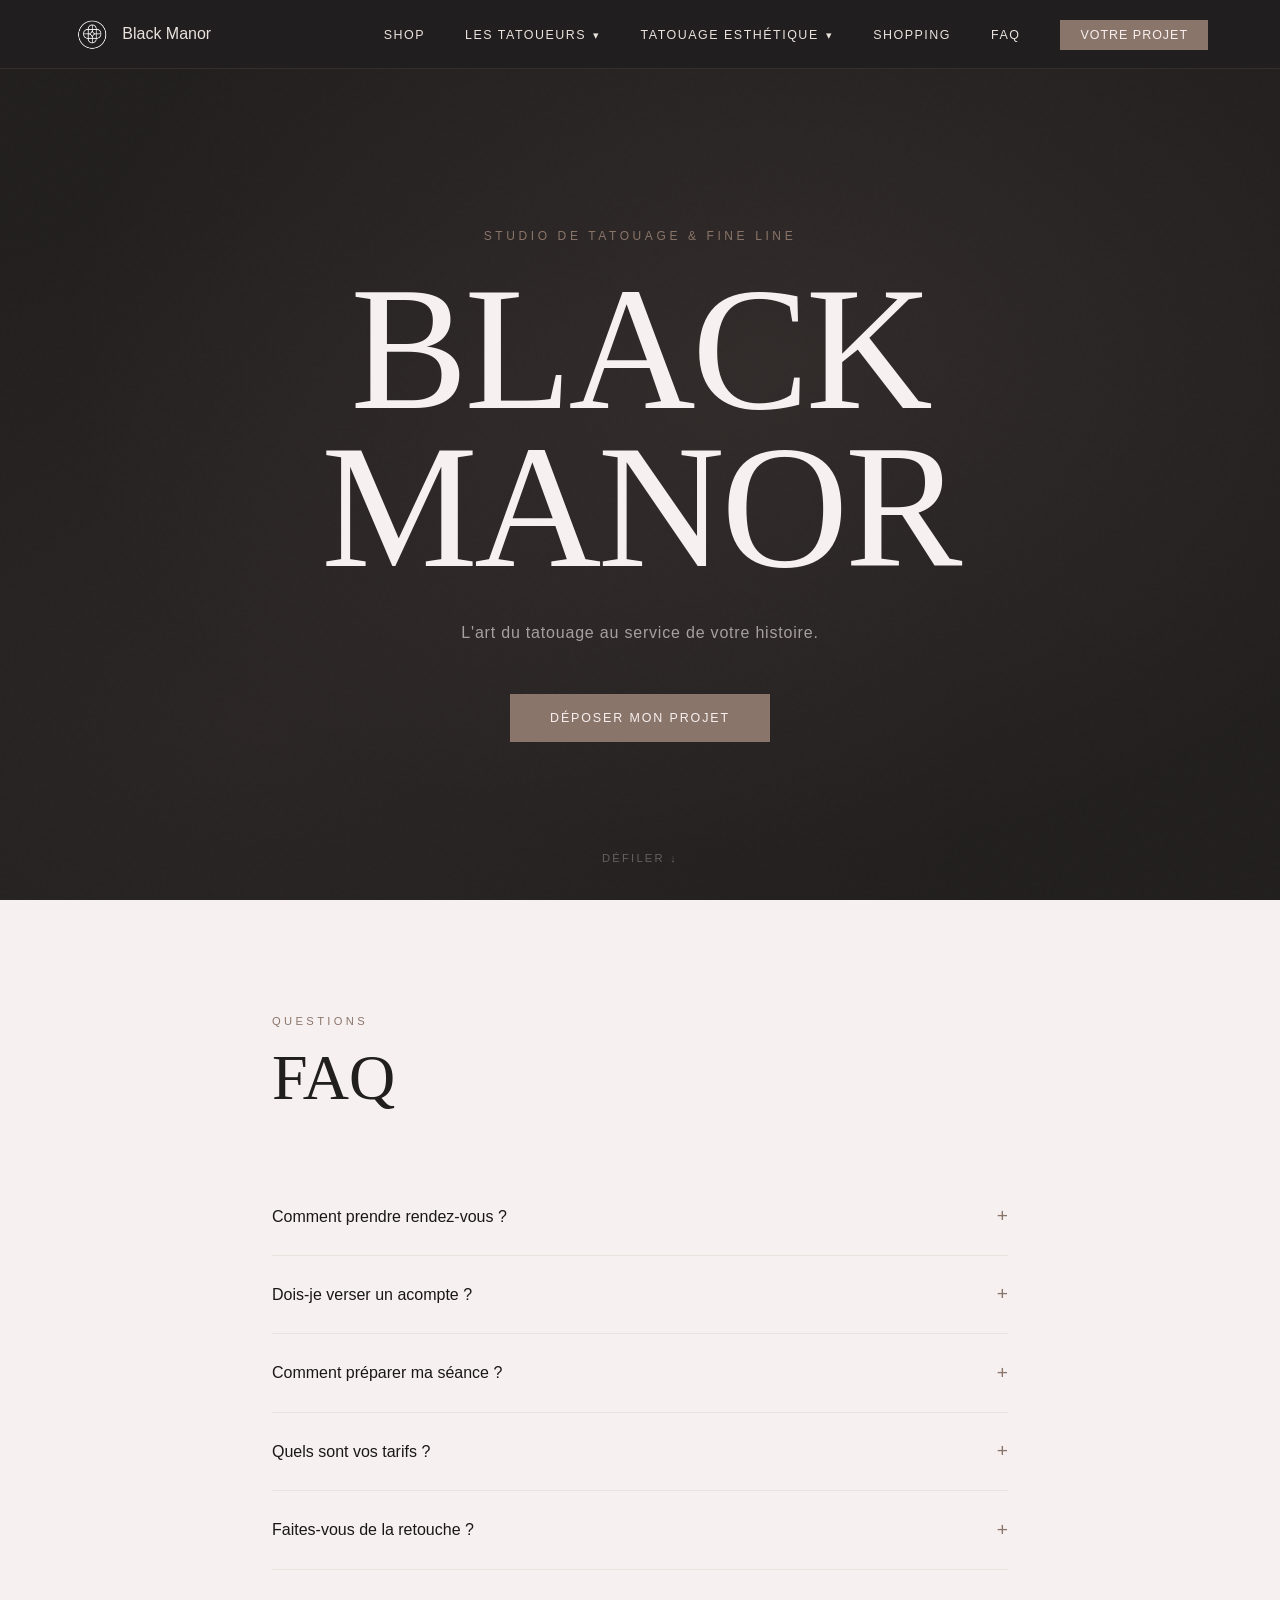
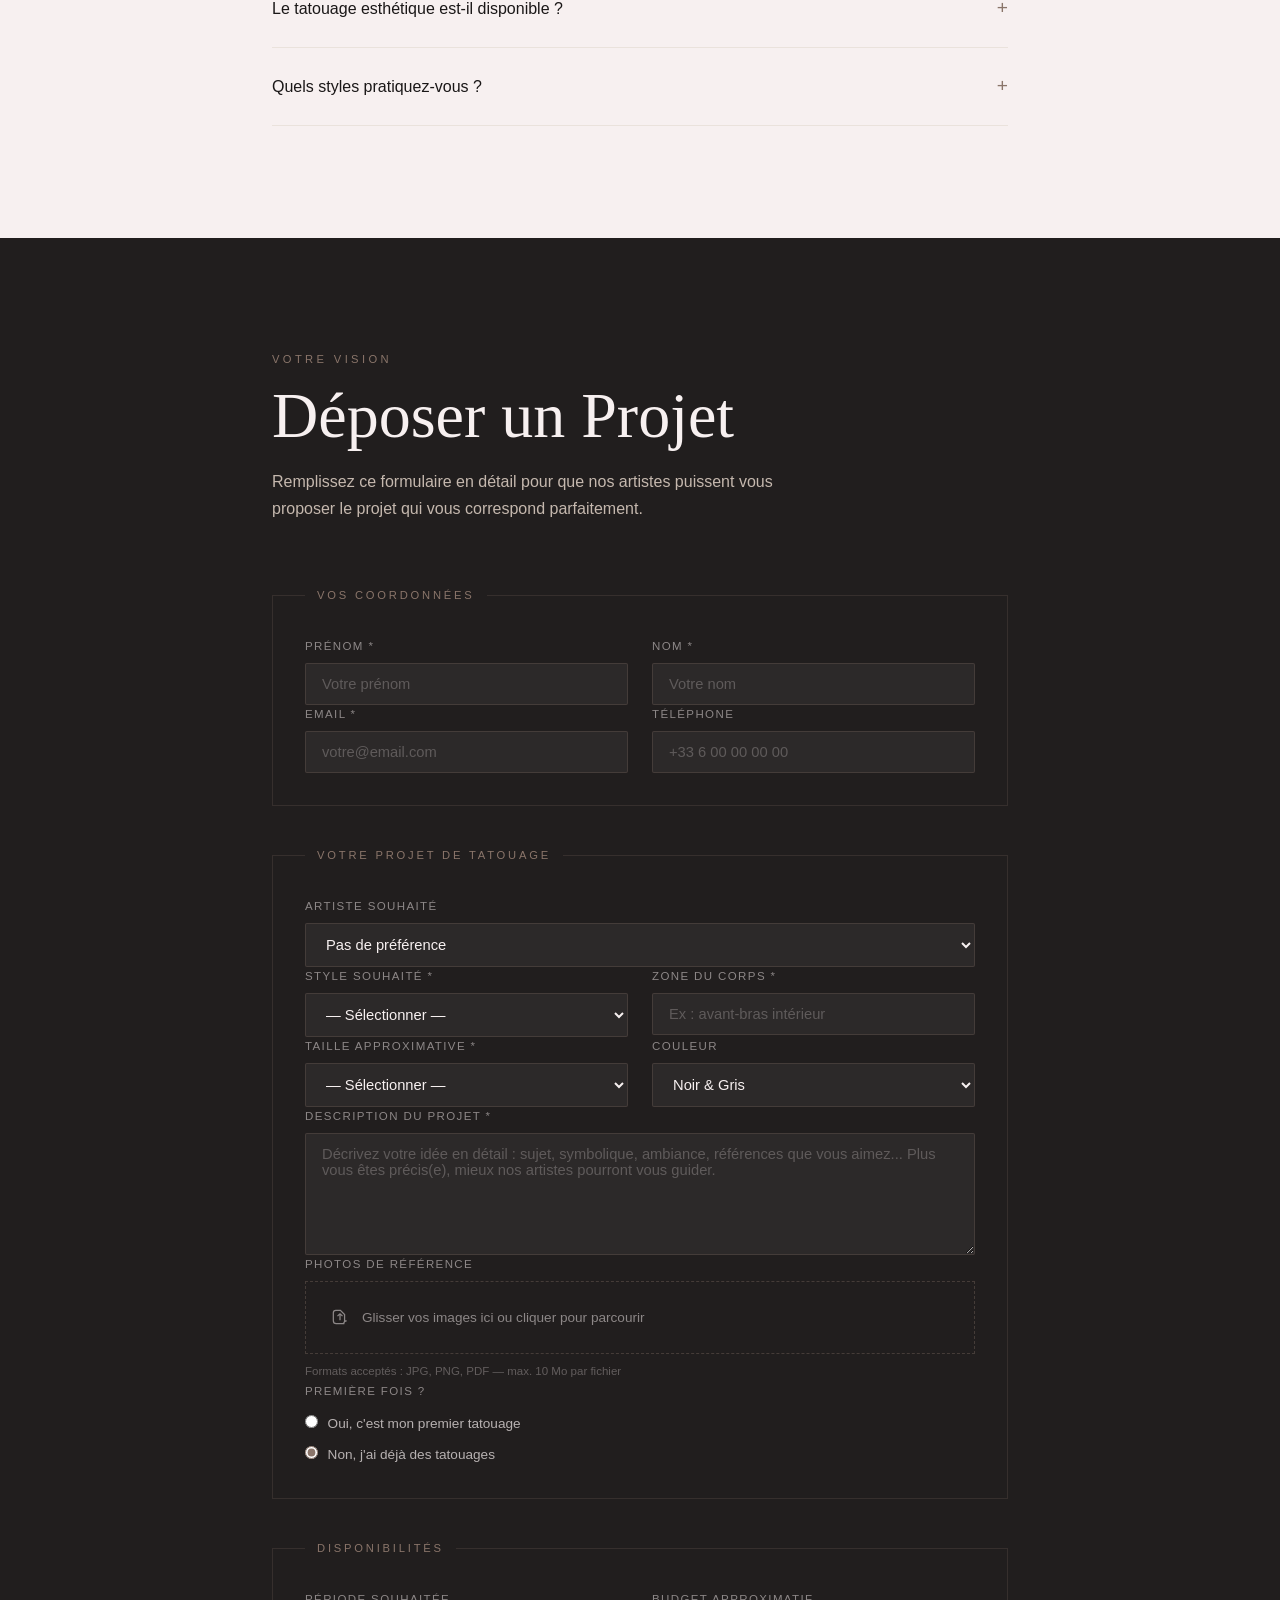
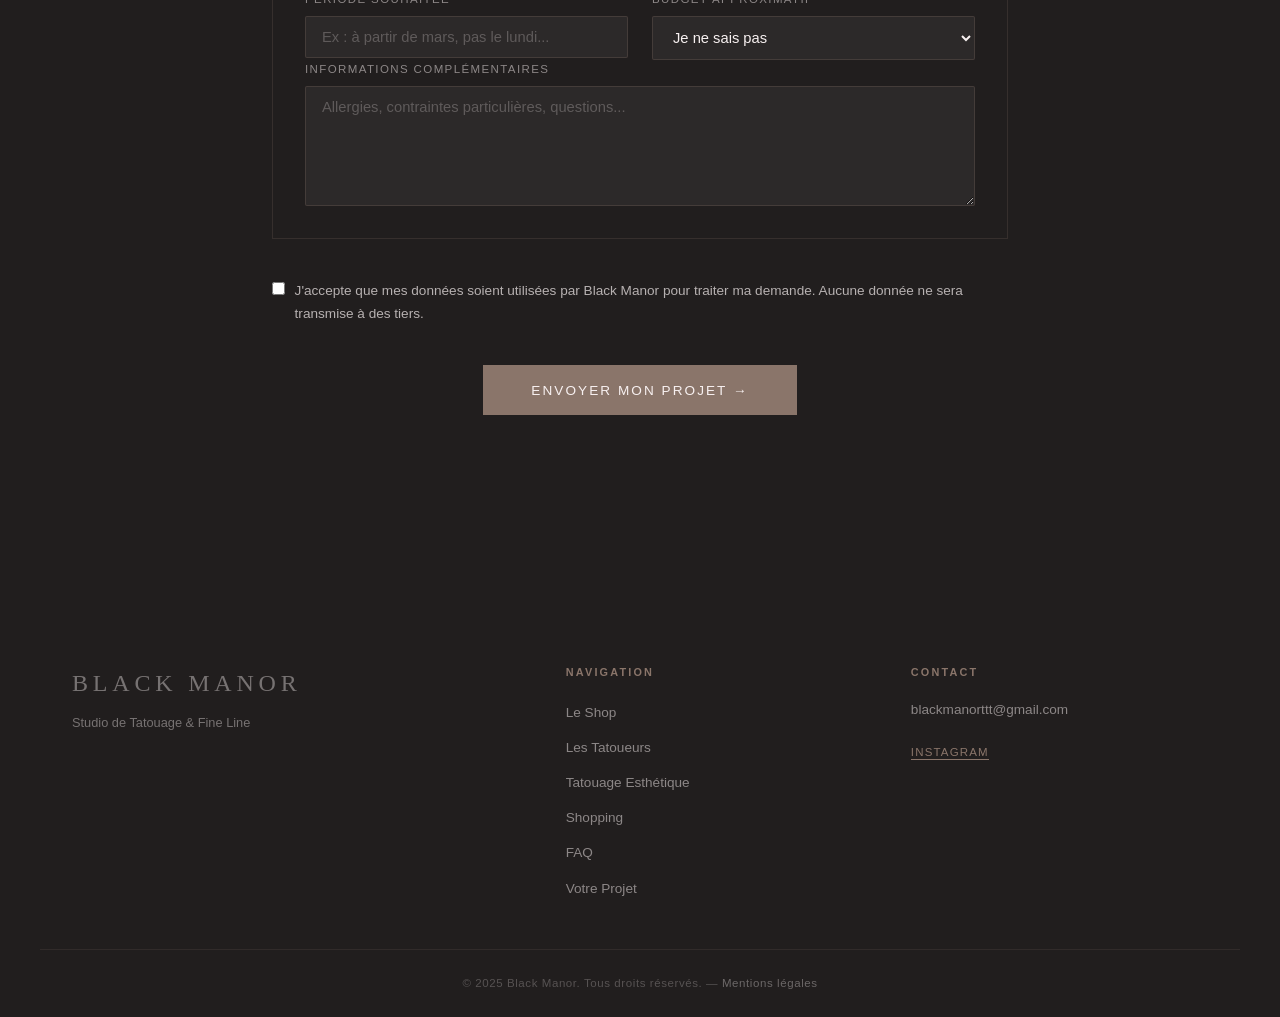
==== pages/index.html @ 0a22ff07 "first  commit" ====
<!doctype html>
<html lang="fr">
  <head>
    <meta charset="UTF-8" />
    <meta name="viewport" content="width=device-width, initial-scale=1.0" />
    <title>Black Manor — Studio de Tatouage</title>
    <link rel="stylesheet" href="../css/accueil.css" />
  </head>
  <body>
    <!-- NAVIGATION -->
    <header class="site-header">
      <nav class="navbar">
        <a href="#" class="logo">
          <img src="../img/logo_tattoo.png" alt="logo" />
          <span>Black Manor</span>
        </a>
        <button class="burger" id="burger" aria-label="Menu">
          <span></span><span></span><span></span>
        </button>
        <ul class="nav-links" id="navLinks">
          <li><a href="shop.html">Shop</a></li>
          <li class="dropdown">
            <a href="artistes.html"
              >Les Tatoueurs <span class="arrow">▾</span></a
            >
          </li>
          <li class="dropdown">
            <a href="tats_esthetique.html"
              >Tatouage Esthétique <span class="arrow">▾</span></a
            >
            <ul class="dropdown-menu">
              <li>
                <a href="#candy-lips"
                  >Candy Lips <span class="badge">Bientôt</span></a
                >
              </li>
              <li>
                <a href="#taches"
                  >Taches de Rousseurs <span class="badge">Bientôt</span></a
                >
              </li>
              <li>
                <a href="#grains"
                  >Grains de Beauté <span class="badge">Bientôt</span></a
                >
              </li>
            </ul>
          </li>
          <li><a href="shopping.html">Shopping</a></li>
          <li><a href="faq.html">FAQ</a></li>
          <li><a href="projet.html" class="nav-cta">Votre Projet</a></li>
        </ul>
      </nav>
    </header>

    <!-- HERO -->
    <section class="hero">
      <div class="hero-bg"></div>
      <div class="hero-content">
        <p class="hero-sub">Studio de Tatouage &amp; Fine Line</p>
        <h1 class="hero-title">BLACK MANOR</h1>
        <p class="hero-tagline">
          L'art du tatouage au service de votre histoire.
        </p>
        <a href="#projet" class="btn-primary">Déposer mon projet</a>
      </div>
      <div class="hero-scroll">Défiler ↓</div>
    </section>

    <!-- FAQ -->
    <section class="section" id="faq">
      <div class="container container-narrow">
        <div class="section-header">
          <span class="label">Questions</span>
          <h2>FAQ</h2>
        </div>
        <div class="faq-list">
          <details class="faq-item">
            <summary>Comment prendre rendez-vous ?</summary>
            <p>
              Pour prendre rendez-vous, remplissez notre formulaire projet
              ci-dessous ou contactez-nous par email à
              <a href="mailto:blackmanorttt@gmail.com"
                >blackmanorttt@gmail.com</a
              >. Nos artistes vous répondront sous 48h.
            </p>
          </details>

          <details class="faq-item">
            <summary>Dois-je verser un acompte ?</summary>
            <p>
              Oui, un acompte est demandé lors de la confirmation du rendez-vous
              pour sécuriser votre créneau. Cet acompte est déduit du prix total
              de votre tatouage.
            </p>
          </details>

          <details class="faq-item">
            <summary>Comment préparer ma séance ?</summary>
            <p>
              Mangez bien avant votre séance, hydratez-vous, portez des
              vêtements confortables permettant l'accès à la zone à tatouer.
              Évitez l'alcool 24h avant.
            </p>
          </details>

          <details class="faq-item">
            <summary>Quels sont vos tarifs ?</summary>
            <p>
              Les tarifs varient selon la taille, la complexité et l'artiste
              choisi. Contactez-nous via le formulaire projet pour obtenir une
              estimation personnalisée.
            </p>
          </details>

          <details class="faq-item">
            <summary>Faites-vous de la retouche ?</summary>
            <p>
              Oui, une retouche gratuite est incluse dans les 3 mois suivant
              votre séance, sous réserve que les soins post-tatouage aient été
              respectés.
            </p>
          </details>

          <details class="faq-item">
            <summary>Le tatouage esthétique est-il disponible ?</summary>
            <p>
              Nos prestations esthétiques (Candy Lips, Taches de Rousseur,
              Grains de Beauté) seront disponibles prochainement. Inscrivez-vous
              à notre newsletter ou suivez-nous sur Instagram pour être
              informé(e) en avant-première.
            </p>
          </details>

          <details class="faq-item">
            <summary>Quels styles pratiquez-vous ?</summary>
            <p>
              Le Black Manor est spécialisé en Fine Line, réalisme, projets
              personnalisés et tatouage géométrique. Nos artistes sont ouverts à
              de nombreux styles — partagez-nous votre vision dans le formulaire
              projet.
            </p>
          </details>
        </div>
      </div>
    </section>

    <!-- FORMULAIRE PROJET -->
    <section class="section section-dark" id="projet">
      <div class="container container-narrow">
        <div class="section-header light">
          <span class="label">Votre Vision</span>
          <h2>Déposer un Projet</h2>
          <p class="section-intro" style="color: #c5b8ae">
            Remplissez ce formulaire en détail pour que nos artistes puissent
            vous proposer le projet qui vous correspond parfaitement.
          </p>
        </div>

        <form
          class="project-form"
          action="php/send-project.php"
          method="POST"
          enctype="multipart/form-data"
          id="projectForm"
        >
          <!-- INFOS PERSONNELLES -->
          <fieldset>
            <legend>Vos coordonnées</legend>
            <div class="form-row">
              <div class="form-group">
                <label for="prenom">Prénom *</label>
                <input
                  type="text"
                  id="prenom"
                  name="prenom"
                  required
                  placeholder="Votre prénom"
                />
              </div>
              <div class="form-group">
                <label for="nom">Nom *</label>
                <input
                  type="text"
                  id="nom"
                  name="nom"
                  required
                  placeholder="Votre nom"
                />
              </div>
            </div>
            <div class="form-row">
              <div class="form-group">
                <label for="email">Email *</label>
                <input
                  type="email"
                  id="email"
                  name="email"
                  required
                  placeholder="votre@email.com"
                />
              </div>
              <div class="form-group">
                <label for="telephone">Téléphone</label>
                <input
                  type="tel"
                  id="telephone"
                  name="telephone"
                  placeholder="+33 6 00 00 00 00"
                />
              </div>
            </div>
          </fieldset>

          <!-- PROJET -->
          <fieldset>
            <legend>Votre projet de tatouage</legend>

            <div class="form-group">
              <label for="artiste">Artiste souhaité</label>
              <select id="artiste" name="artiste">
                <option value="">Pas de préférence</option>
                <option value="artiste-1">lahyenettt</option>
                <option value="artiste-2">nuage_noir</option>
                <option value="artiste-3">Brendan</option>
              </select>
            </div>

            <div class="form-row">
              <div class="form-group">
                <label for="style">Style souhaité *</label>
                <select id="style" name="style" required>
                  <option value="">— Sélectionner —</option>
                  <option value="fine-line">Fine Line</option>
                  <option value="realisme">Réalisme</option>
                  <option value="geometrique">Géométrique</option>
                  <option value="dotwork">Dotwork</option>
                  <option value="minimaliste">Minimaliste</option>
                  <option value="autre">Autre / Je ne sais pas encore</option>
                </select>
              </div>
              <div class="form-group">
                <label for="zone">Zone du corps *</label>
                <input
                  type="text"
                  id="zone"
                  name="zone"
                  required
                  placeholder="Ex : avant-bras intérieur"
                />
              </div>
            </div>

            <div class="form-row">
              <div class="form-group">
                <label for="taille">Taille approximative *</label>
                <select id="taille" name="taille" required>
                  <option value="">— Sélectionner —</option>
                  <option value="xs">XS — moins de 5 cm</option>
                  <option value="s">S — 5 à 10 cm</option>
                  <option value="m">M — 10 à 15 cm</option>
                  <option value="l">L — 15 à 25 cm</option>
                  <option value="xl">XL — plus de 25 cm</option>
                  <option value="cover">Cover / Retouche</option>
                </select>
              </div>
              <div class="form-group">
                <label for="couleur">Couleur</label>
                <select id="couleur" name="couleur">
                  <option value="noir-gris">Noir &amp; Gris</option>
                  <option value="couleur">Couleur</option>
                  <option value="les-deux">Les deux / À discuter</option>
                </select>
              </div>
            </div>

            <div class="form-group">
              <label for="description">Description du projet *</label>
              <textarea
                id="description"
                name="description"
                rows="6"
                required
                placeholder="Décrivez votre idée en détail : sujet, symbolique, ambiance, références que vous aimez... Plus vous êtes précis(e), mieux nos artistes pourront vous guider."
              ></textarea>
            </div>

            <div class="form-group">
              <label for="references">Photos de référence</label>
              <div class="file-upload">
                <input
                  type="file"
                  id="references"
                  name="references[]"
                  multiple
                  accept="image/*,.pdf"
                />
                <label for="references" class="file-label">
                  <svg
                    viewBox="0 0 24 24"
                    width="20"
                    height="20"
                    fill="none"
                    stroke="currentColor"
                    stroke-width="1.5"
                  >
                    <path
                      d="M12 16V8m0 0-3 3m3-3 3 3M20 16.5A3.5 3.5 0 0016.5 20H7.5A3.5 3.5 0 014 16.5V7a3 3 0 013-3h5.5l5 5V16.5z"
                    />
                  </svg>
                  Glisser vos images ici ou cliquer pour parcourir
                </label>
                <p class="file-hint">
                  Formats acceptés : JPG, PNG, PDF — max. 10 Mo par fichier
                </p>
              </div>
            </div>

            <div class="form-group">
              <label for="premiere-fois">Première fois ?</label>
              <div class="radio-group">
                <label class="radio-label"
                  ><input type="radio" name="premiere-fois" value="oui" /> Oui,
                  c'est mon premier tatouage</label
                >
                <label class="radio-label"
                  ><input
                    type="radio"
                    name="premiere-fois"
                    value="non"
                    checked
                  />
                  Non, j'ai déjà des tatouages</label
                >
              </div>
            </div>
          </fieldset>

          <!-- DISPONIBILITÉS -->
          <fieldset>
            <legend>Disponibilités</legend>
            <div class="form-row">
              <div class="form-group">
                <label for="disponibilite">Période souhaitée</label>
                <input
                  type="text"
                  id="disponibilite"
                  name="disponibilite"
                  placeholder="Ex : à partir de mars, pas le lundi..."
                />
              </div>
              <div class="form-group">
                <label for="budget">Budget approximatif</label>
                <select id="budget" name="budget">
                  <option value="">Je ne sais pas</option>
                  <option value="moins-150">Moins de 150 €</option>
                  <option value="150-300">150 – 300 €</option>
                  <option value="300-500">300 – 500 €</option>
                  <option value="500-plus">Plus de 500 €</option>
                </select>
              </div>
            </div>
            <div class="form-group">
              <label for="message">Informations complémentaires</label>
              <textarea
                id="message"
                name="message"
                rows="3"
                placeholder="Allergies, contraintes particulières, questions..."
              ></textarea>
            </div>
          </fieldset>

          <!-- RGPD -->
          <div class="form-group form-check">
            <label class="checkbox-label">
              <input type="checkbox" name="rgpd" required />
              J'accepte que mes données soient utilisées par Black Manor pour
              traiter ma demande. Aucune donnée ne sera transmise à des tiers.
            </label>
          </div>

          <div class="form-submit">
            <button type="submit" class="btn-primary btn-large">
              Envoyer mon projet →
            </button>
          </div>

          <div class="form-feedback" id="formFeedback"></div>
        </form>
      </div>
    </section>

    <!-- FOOTER -->
    <footer class="site-footer">
      <div class="container footer-grid">
        <div class="footer-brand">
          <p class="logo-text">BLACK MANOR</p>
          <p>Studio de Tatouage &amp; Fine Line</p>
        </div>
        <div class="footer-links">
          <h4>Navigation</h4>
          <ul>
            <li><a href="shop.html">Le Shop</a></li>
            <li><a href="artistes.html">Les Tatoueurs</a></li>
            <li><a href="#esthetique">Tatouage Esthétique</a></li>
            <li><a href="#shopping">Shopping</a></li>
            <li><a href="#faq">FAQ</a></li>
            <li><a href="#projet">Votre Projet</a></li>
          </ul>
        </div>
        <div class="footer-contact">
          <h4>Contact</h4>
          <p>
            <a href="mailto:blackmanorttt@gmail.com">blackmanorttt@gmail.com</a>
          </p>
          <div class="social-links">
            <a
              href="https://instagram.com/blackmanortattoo"
              target="_blank"
              rel="noopener"
              >Instagram</a
            >
          </div>
        </div>
      </div>
      <div class="footer-bottom">
        <p>
          &copy; 2025 Black Manor. Tous droits réservés. —
          <a href="#">Mentions légales</a>
        </p>
      </div>
    </footer>

    <script src="js/main.js"></script>
  </body>
</html>
---- css/accueil.css ----
/* ================================================
   BLACK MANOR — Style Principal
   Palette: #211E1E · #382F2E · #8A756A · #F7F0F0
   ================================================ */

:root {
  --shadow-grey: #211e1e;
  --deep-mocha: #382f2e;
  --taupe: #8a756a;
  --snow: #f7f0f0;
  --snow-muted: #eae2dc;
  --accent: #8a756a;
  --text-dark: #1a1717;
  --text-muted: #6b5e58;

  --font-display: "Cormorant Garamond", Georgia, serif;
  --font-body: "Jost", sans-serif;

  --radius: 2px;
  --transition: 0.3s ease;
  --max-width: 1200px;
}

*,
*::before,
*::after {
  box-sizing: border-box;
  margin: 0;
  padding: 0;
}

html {
  scroll-behavior: smooth;
}

body {
  font-family: var(--font-body);
  font-size: 16px;
  line-height: 1.7;
  color: var(--text-dark);
  background: var(--snow);
}

.logo {
  display: flex;
  align-items: center; /* aligne verticalement */
  gap: 10px; /* espace entre logo et texte */
  color: var(--snow-muted);
}

.logo img {
  height: 40px;
  width: auto;
  display: block;
}

a {
  color: inherit;
  text-decoration: none;
  transition: opacity var(--transition);
}
a:hover {
  opacity: 0.7;
}

/* ── UTILITIES ── */
.container {
  max-width: var(--max-width);
  margin: 0 auto;
  padding: 0 2rem;
}
.container-narrow {
  max-width: 800px;
}

/* ── HEADER & NAV ── */
.site-header {
  position: fixed;
  top: 0;
  left: 0;
  right: 0;
  z-index: 100;
  background: rgba(33, 30, 30, 0.97);
  backdrop-filter: blur(12px);
  border-bottom: 1px solid rgba(138, 117, 106, 0.2);
}

.navbar {
  max-width: var(--max-width);
  margin: 0 auto;
  padding: 0 2rem;
  height: 68px;
  display: flex;
  align-items: center;
  justify-content: space-between;
}

.logo-text {
  font-family: var(--font-display);
  font-size: 1.4rem;
  font-weight: 600;
  letter-spacing: 0.25em;
  color: var(--snow);
}

.nav-links {
  list-style: none;
  display: flex;
  align-items: center;
  gap: 2.5rem;
}

.nav-links a {
  font-size: 0.78rem;
  letter-spacing: 0.12em;
  text-transform: uppercase;
  color: var(--snow-muted);
  font-weight: 300;
  transition: color var(--transition);
}
.nav-links a:hover {
  color: var(--snow);
  opacity: 1;
}

.nav-cta {
  background: var(--taupe) !important;
  color: var(--snow) !important;
  padding: 0.5rem 1.25rem;
  letter-spacing: 0.08em !important;
}
.nav-cta:hover {
  background: var(--deep-mocha) !important;
  opacity: 1 !important;
}

/* Dropdown */
.dropdown {
  position: relative;
}
.dropdown-menu {
  display: none;
  position: absolute;
  top: 100%;
  left: 0;
  min-width: 220px;
  background: var(--deep-mocha);
  border: 1px solid rgba(138, 117, 106, 0.2);
  padding: 0.5rem 0;
  z-index: 200;
}
.dropdown:hover .dropdown-menu {
  display: block;
}
.dropdown-menu li a {
  display: block;
  padding: 0.6rem 1.25rem;
  font-size: 0.75rem;
  letter-spacing: 0.1em;
  color: var(--snow-muted);
}
.dropdown-menu li a:hover {
  color: var(--snow);
  background: rgba(255, 255, 255, 0.04);
  opacity: 1;
}
.arrow {
  font-size: 0.7rem;
  margin-left: 2px;
}

.badge {
  display: inline-block;
  background: rgba(138, 117, 106, 0.3);
  color: var(--taupe);
  font-size: 0.6rem;
  padding: 0.1rem 0.4rem;
  border-radius: 2px;
  margin-left: 6px;
  letter-spacing: 0.05em;
  text-transform: uppercase;
}

/* Burger */
.burger {
  display: none;
  flex-direction: column;
  gap: 5px;
  background: none;
  border: none;
  cursor: pointer;
  padding: 4px;
}
.burger span {
  display: block;
  width: 24px;
  height: 1.5px;
  background: var(--snow);
  transition: var(--transition);
}

/* ── HERO ── */
.hero {
  min-height: 100vh;
  display: flex;
  align-items: center;
  justify-content: center;
  position: relative;
  overflow: hidden;
  background: var(--shadow-grey);
  padding-top: 68px;
}

.hero-bg {
  position: absolute;
  inset: 0;
  background:
    radial-gradient(
      ellipse at 60% 40%,
      rgba(138, 117, 106, 0.15) 0%,
      transparent 65%
    ),
    radial-gradient(
      ellipse at 20% 80%,
      rgba(56, 47, 46, 0.4) 0%,
      transparent 50%
    );
}

/* Texture grain */
.hero-bg::after {
  content: "";
  position: absolute;
  inset: 0;
  background-image: url("data:image/svg+xml,%3Csvg viewBox='0 0 256 256' xmlns='http://www.w3.org/2000/svg'%3E%3Cfilter id='noise'%3E%3CfeTurbulence type='fractalNoise' baseFrequency='0.9' numOctaves='4' stitchTiles='stitch'/%3E%3C/filter%3E%3Crect width='100%25' height='100%25' filter='url(%23noise)' opacity='0.04'/%3E%3C/svg%3E");
  opacity: 0.4;
  pointer-events: none;
}

.hero-content {
  position: relative;
  z-index: 1;
  text-align: center;
  padding: 2rem;
  animation: fadeInUp 1.2s ease both;
}

@keyframes fadeInUp {
  from {
    opacity: 0;
    transform: translateY(30px);
  }
  to {
    opacity: 1;
    transform: translateY(0);
  }
}

.hero-sub {
  font-family: var(--font-body);
  font-size: 0.75rem;
  letter-spacing: 0.3em;
  text-transform: uppercase;
  color: var(--taupe);
  margin-bottom: 1.5rem;
}

.hero-title {
  font-family: var(--font-display);
  font-size: clamp(5rem, 15vw, 11rem);
  font-weight: 300;
  line-height: 0.9;
  color: var(--snow);
  letter-spacing: -0.02em;
  margin-bottom: 2rem;
}
.hero-title em {
  font-style: italic;
  color: var(--taupe);
}

.hero-tagline {
  font-size: 1rem;
  font-weight: 200;
  color: rgba(247, 240, 240, 0.6);
  letter-spacing: 0.05em;
  margin-bottom: 3rem;
}

.hero-scroll {
  position: absolute;
  bottom: 2rem;
  left: 50%;
  transform: translateX(-50%);
  font-size: 0.7rem;
  letter-spacing: 0.2em;
  color: rgba(247, 240, 240, 0.3);
  text-transform: uppercase;
  animation: pulse 2.5s infinite;
}
@keyframes pulse {
  0%,
  100% {
    opacity: 0.3;
  }
  50% {
    opacity: 0.8;
  }
}

/* ── BUTTONS ── */
.btn-primary {
  display: inline-block;
  background: var(--taupe);
  color: var(--snow);
  padding: 0.85rem 2.5rem;
  font-family: var(--font-body);
  font-size: 0.78rem;
  font-weight: 400;
  letter-spacing: 0.15em;
  text-transform: uppercase;
  border: none;
  cursor: pointer;
  transition:
    background var(--transition),
    transform var(--transition);
}
.btn-primary:hover {
  background: var(--deep-mocha);
  opacity: 1;
  transform: translateY(-1px);
}
.btn-large {
  padding: 1.1rem 3rem;
  font-size: 0.85rem;
}

.btn-instagram {
  display: inline-flex;
  align-items: center;
  gap: 0.5rem;
  border: 1px solid var(--taupe);
  color: var(--taupe);
  padding: 0.5rem 1rem;
  font-size: 0.75rem;
  letter-spacing: 0.1em;
  transition: all var(--transition);
}
.btn-instagram:hover {
  background: var(--taupe);
  color: var(--snow);
  opacity: 1;
}

/* ── SECTIONS ── */
.section {
  padding: 7rem 0;
}
.section-dark {
  background: var(--shadow-grey);
  color: var(--snow);
}
.section-warm {
  background: var(--snow-muted);
}

.section-header {
  margin-bottom: 4rem;
}
.section-header.light h2 {
  color: var(--snow);
}
.section-header.light .label {
  color: var(--taupe);
}

.label {
  display: block;
  font-size: 0.7rem;
  letter-spacing: 0.3em;
  text-transform: uppercase;
  color: var(--taupe);
  margin-bottom: 0.75rem;
}

.section-header h2 {
  font-family: var(--font-display);
  font-size: clamp(2.5rem, 5vw, 4rem);
  font-weight: 300;
  line-height: 1.1;
  color: var(--shadow-grey);
}

.section-intro {
  margin-top: 1rem;
  font-size: 1rem;
  font-weight: 300;
  color: var(--text-muted);
  max-width: 550px;
}

/* ── SHOP ── */
.shop-grid {
  display: grid;
  grid-template-columns: 1fr 1.4fr;
  gap: 4rem;
  align-items: start;
}
.info-block {
  margin-bottom: 2rem;
}
.info-block h3 {
  font-size: 0.7rem;
  letter-spacing: 0.2em;
  text-transform: uppercase;
  color: var(--taupe);
  margin-bottom: 0.4rem;
}
.info-block p {
  font-size: 0.95rem;
  font-weight: 300;
  line-height: 1.6;
}
.info-block.about {
  max-width: 700px;
  margin-bottom: 40px;
  text-align: left;
}
.shop-map {
  overflow: hidden;
  border: 1px solid var(--snow-muted);
}
.shop-map iframe {
  display: block;
}

/* ── ARTISTS ── */

/* Prévisualisation tatouages */

.tattoo-preview {
  display: flex;
  flex-direction: row;
  gap: 10px;
  justify-content: flex-end;
  align-items: center;
}

.tattoo-preview img {
  width: 150px;
  height: 150px;
  object-fit: cover;
  border: 1px solid rgba(138, 117, 106, 0.15);
  transition: all 0.35s ease;
  cursor: pointer;
}

.tattoo-preview img:hover {
  transform: scale(1.08);
  border-color: var(--taupe);
  box-shadow: 0 8px 25px rgba(0, 0, 0, 0.35);
}
/* Boutons */
.artist-actions {
  display: flex;
  gap: 12px;
  margin-top: 1rem;
}

.btn-gallery {
  display: inline-flex;
  align-items: center;
  gap: 0.5rem;
  background: var(--taupe);
  color: var(--snow);
  padding: 0.5rem 1rem;
  font-size: 0.75rem;
  letter-spacing: 0.1em;
  text-transform: uppercase;
  transition: all var(--transition);
}

.btn-gallery:hover {
  background: var(--deep-mocha);
  opacity: 1;
}
.artists-grid {
  display: flex;
  flex-direction: column;
  gap: 40px;
}
.artist-card {
  display: grid;
  grid-template-columns: 140px 1fr 260px;
  gap: 2rem;
  align-items: center;
  padding: 2rem;
  background: rgba(255, 255, 255, 0.04);
  border: 1px solid rgba(138, 117, 106, 0.15);
}
.artist-card:hover {
  border-color: rgba(138, 117, 106, 0.4);
}
.artist-photo {
  width: 140px;
  height: 140px;
  overflow: hidden;
}

.artist-photo img {
  width: 100%;
  height: 100%;
  object-fit: cover;
}
.artist-info {
  display: flex;
  flex-direction: column;
  justify-content: center;
}
.artist-info h3 {
  font-family: var(--font-display);
  font-size: 1.6rem;
  font-weight: 400;
  color: var(--snow);
  margin-bottom: 0.25rem;
}
.artist-specialty {
  font-size: 0.72rem;
  letter-spacing: 0.1em;
  color: var(--taupe);
  text-transform: uppercase;
  margin-bottom: 0.75rem;
}
.artist-bio {
  font-size: 0.88rem;
  font-weight: 300;
  color: rgba(247, 240, 240, 0.7);
  margin-bottom: 1rem;
}
.artist-buttons {
  margin-top: 1.2rem; /* <-- boutons plus bas */
  display: flex;
  gap: 10px;
}
.lightbox {
  position: fixed;
  inset: 0;
  background: rgba(0, 0, 0, 0.92);
  display: flex;
  justify-content: center;
  align-items: center;
  z-index: 9999;

  opacity: 0;
  visibility: hidden;
  transition: 0.3s ease;
}

.lightbox.active {
  opacity: 1;
  visibility: visible;
}

.lightbox img {
  max-width: 90vw;
  max-height: 90vh;
  object-fit: contain;
}
/*---gallery*/
.gallery-grid {
  display: grid;
  grid-template-columns: repeat(auto-fit, minmax(260px, 1fr));
  gap: 15px;
}

.gallery-grid img {
  width: 100%;
  height: 320px;
  object-fit: cover;
  border: 1px solid rgba(138, 117, 106, 0.15);
  cursor: pointer;
  transition: var(--transition);
}

.gallery-grid img:hover {
  transform: scale(1.02);
  border-color: var(--taupe);
}
/* ── SERVICES ── */
.services-grid {
  display: grid;
  grid-template-columns: repeat(auto-fit, minmax(240px, 1fr));
  gap: 2rem;
}
.service-card {
  padding: 2.5rem 2rem;
  border: 1px solid var(--snow-muted);
  text-align: center;
  transition:
    border-color var(--transition),
    transform var(--transition);
}
.service-card:hover {
  border-color: var(--taupe);
  transform: translateY(-4px);
}
.service-card.coming-soon {
  opacity: 0.8;
}
.service-icon {
  font-size: 2rem;
  margin-bottom: 1rem;
}
.service-card h3 {
  font-family: var(--font-display);
  font-size: 1.5rem;
  font-weight: 400;
  margin-bottom: 0.5rem;
  color: var(--shadow-grey);
}
.service-card p {
  font-size: 0.9rem;
  font-weight: 300;
  color: var(--text-muted);
  margin-bottom: 1rem;
}
.badge-soon {
  display: inline-block;
  background: var(--snow-muted);
  color: var(--taupe);
  font-size: 0.65rem;
  letter-spacing: 0.15em;
  text-transform: uppercase;
  padding: 0.25rem 0.75rem;
}

/* ── SHOPPING CATS ── */
.shop-categories {
  display: grid;
  grid-template-columns: repeat(auto-fit, minmax(220px, 1fr));
  gap: 2rem;
}
.shop-cat {
  cursor: pointer;
}
.shop-cat-img {
  aspect-ratio: 3/4;
  overflow: hidden;
  margin-bottom: 1rem;
  background: var(--deep-mocha);
}
.shop-cat-img img {
  width: 100%;
  height: 100%;
  object-fit: cover;
  transition: transform 0.5s ease;
}
.shop-cat:hover .shop-cat-img img {
  transform: scale(1.04);
}
.shop-cat h3 {
  font-family: var(--font-display);
  font-size: 1.4rem;
  font-weight: 400;
  margin-bottom: 0.25rem;
}
.shop-cat p {
  font-size: 0.85rem;
  font-weight: 300;
  color: var(--text-muted);
}

/* ── FAQ ── */
.faq-list {
  display: flex;
  flex-direction: column;
  gap: 0;
}
.faq-item {
  border-bottom: 1px solid var(--snow-muted);
  overflow: hidden;
}
.faq-item summary {
  padding: 1.4rem 0;
  font-size: 1rem;
  font-weight: 400;
  cursor: pointer;
  list-style: none;
  display: flex;
  justify-content: space-between;
  align-items: center;
  transition: color var(--transition);
}
.faq-item summary::-webkit-details-marker {
  display: none;
}
.faq-item summary::after {
  content: "+";
  font-size: 1.2rem;
  color: var(--taupe);
  transition: transform var(--transition);
}
.faq-item[open] summary::after {
  transform: rotate(45deg);
}
.faq-item summary:hover {
  color: var(--taupe);
}
.faq-item p {
  padding: 0 0 1.4rem;
  font-size: 0.92rem;
  font-weight: 300;
  color: var(--text-muted);
  line-height: 1.8;
}

/* ── FORMULAIRE PROJET ── */
.project-form {
  display: flex;
  flex-direction: column;
  gap: 2.5rem;
}

fieldset {
  border: 1px solid rgba(138, 117, 106, 0.2);
  padding: 2rem;
}
legend {
  font-size: 0.7rem;
  letter-spacing: 0.25em;
  text-transform: uppercase;
  color: var(--taupe);
  padding: 0 0.75rem;
}

.form-row {
  display: grid;
  grid-template-columns: 1fr 1fr;
  gap: 1.5rem;
}
.form-group {
  display: flex;
  flex-direction: column;
  gap: 0.4rem;
}

label {
  font-size: 0.72rem;
  letter-spacing: 0.12em;
  text-transform: uppercase;
  color: rgba(247, 240, 240, 0.5);
  font-weight: 400;
}

input[type="text"],
input[type="email"],
input[type="tel"],
select,
textarea {
  background: rgba(255, 255, 255, 0.05);
  border: 1px solid rgba(138, 117, 106, 0.25);
  color: var(--snow);
  padding: 0.75rem 1rem;
  font-family: var(--font-body);
  font-size: 0.92rem;
  font-weight: 300;
  width: 100%;
  transition: border-color var(--transition);
  border-radius: var(--radius);
}
input:focus,
select:focus,
textarea:focus {
  outline: none;
  border-color: var(--taupe);
}
input::placeholder,
textarea::placeholder {
  color: rgba(247, 240, 240, 0.25);
}
select option {
  background: var(--deep-mocha);
  color: var(--snow);
}

textarea {
  resize: vertical;
  min-height: 120px;
}

/* File upload */
.file-upload {
  position: relative;
}
.file-upload input[type="file"] {
  position: absolute;
  width: 1px;
  height: 1px;
  opacity: 0;
  overflow: hidden;
}
.file-label {
  display: flex;
  align-items: center;
  gap: 0.75rem;
  padding: 1.5rem;
  border: 1px dashed rgba(138, 117, 106, 0.35);
  color: rgba(247, 240, 240, 0.5);
  cursor: pointer;
  font-size: 0.85rem;
  transition: all var(--transition);
  text-transform: none;
  letter-spacing: 0;
}
.file-label:hover {
  border-color: var(--taupe);
  color: var(--snow);
  background: rgba(138, 117, 106, 0.06);
}
.file-hint {
  font-size: 0.72rem;
  color: rgba(247, 240, 240, 0.3);
  margin-top: 0.5rem;
  text-transform: none;
  letter-spacing: 0;
}

/* Radio & Checkbox */
.radio-group {
  display: flex;
  flex-direction: column;
  gap: 0.5rem;
  margin-top: 0.25rem;
}
.radio-label,
.checkbox-label {
  display: flex;
  align-items: flex-start;
  gap: 0.6rem;
  font-size: 0.85rem;
  font-weight: 300;
  color: rgba(247, 240, 240, 0.7);
  cursor: pointer;
  text-transform: none;
  letter-spacing: 0;
}
input[type="radio"],
input[type="checkbox"] {
  width: auto;
  accent-color: var(--taupe);
  margin-top: 3px;
  flex-shrink: 0;
}

.form-check {
  padding: 0;
}
.form-submit {
  text-align: center;
}

.form-feedback {
  text-align: center;
  padding: 1rem;
  font-size: 0.9rem;
  min-height: 1rem;
}
.form-feedback.success {
  color: #7ab89a;
}
.form-feedback.error {
  color: #c9806b;
}

/* ── FOOTER ── */
.site-footer {
  background: var(--shadow-grey);
  color: var(--snow);
  padding: 4rem 0 0;
}
.footer-grid {
  display: grid;
  grid-template-columns: 1.5fr 1fr 1fr;
  gap: 3rem;
  padding-bottom: 3rem;
  border-bottom: 1px solid rgba(138, 117, 106, 0.15);
}
.footer-brand .logo-text {
  font-family: var(--font-display);
  font-size: 1.5rem;
  letter-spacing: 0.2em;
  margin-bottom: 0.5rem;
}
.footer-brand p {
  font-size: 0.8rem;
  color: rgba(247, 240, 240, 0.4);
  font-weight: 300;
}
.footer-links h4,
.footer-contact h4 {
  font-size: 0.68rem;
  letter-spacing: 0.2em;
  text-transform: uppercase;
  color: var(--taupe);
  margin-bottom: 1rem;
}
.footer-links ul {
  list-style: none;
  display: flex;
  flex-direction: column;
  gap: 0.5rem;
}
.footer-links ul li a,
.footer-contact p,
.footer-contact a {
  font-size: 0.85rem;
  font-weight: 300;
  color: rgba(247, 240, 240, 0.5);
  transition: color var(--transition);
}
.footer-links ul li a:hover,
.footer-contact a:hover {
  color: var(--snow);
  opacity: 1;
}
.social-links {
  margin-top: 1rem;
}
.social-links a {
  font-size: 0.72rem;
  letter-spacing: 0.1em;
  text-transform: uppercase;
  color: var(--taupe);
  border-bottom: 1px solid var(--taupe);
  padding-bottom: 1px;
}

.footer-bottom {
  padding: 1.5rem 2rem;
  text-align: center;
  font-size: 0.72rem;
  font-weight: 300;
  color: rgba(247, 240, 240, 0.25);
  letter-spacing: 0.05em;
}
.footer-bottom a {
  color: rgba(247, 240, 240, 0.35);
}
.footer-bottom a:hover {
  color: var(--snow);
  opacity: 1;
}

/* ── RESPONSIVE ── */
@media (max-width: 900px) {
  .shop-grid {
    grid-template-columns: 1fr;
  }
  .artist-card {
    grid-template-columns: 1fr;
  }
  .artist-photo {
    max-width: 160px;
  }
  .footer-grid {
    grid-template-columns: 1fr 1fr;
  }
  .footer-brand {
    grid-column: 1/-1;
  }
}

@media (max-width: 768px) {
  .nav-links {
    display: none;
    flex-direction: column;
    align-items: flex-start;
    position: fixed;
    top: 68px;
    left: 0;
    right: 0;
    background: var(--shadow-grey);
    padding: 2rem;
    gap: 1.5rem;
    border-bottom: 1px solid rgba(138, 117, 106, 0.2);
  }
  .nav-links.open {
    display: flex;
  }
  .burger {
    display: flex;
  }
  .dropdown-menu {
    position: static;
    display: none !important;
    padding-left: 1rem;
  }
  .dropdown.open .dropdown-menu {
    display: flex !important;
    flex-direction: column;
  }
  .form-row {
    grid-template-columns: 1fr;
  }
  .footer-grid {
    grid-template-columns: 1fr;
  }
  .section {
    padding: 5rem 0;
  }
}
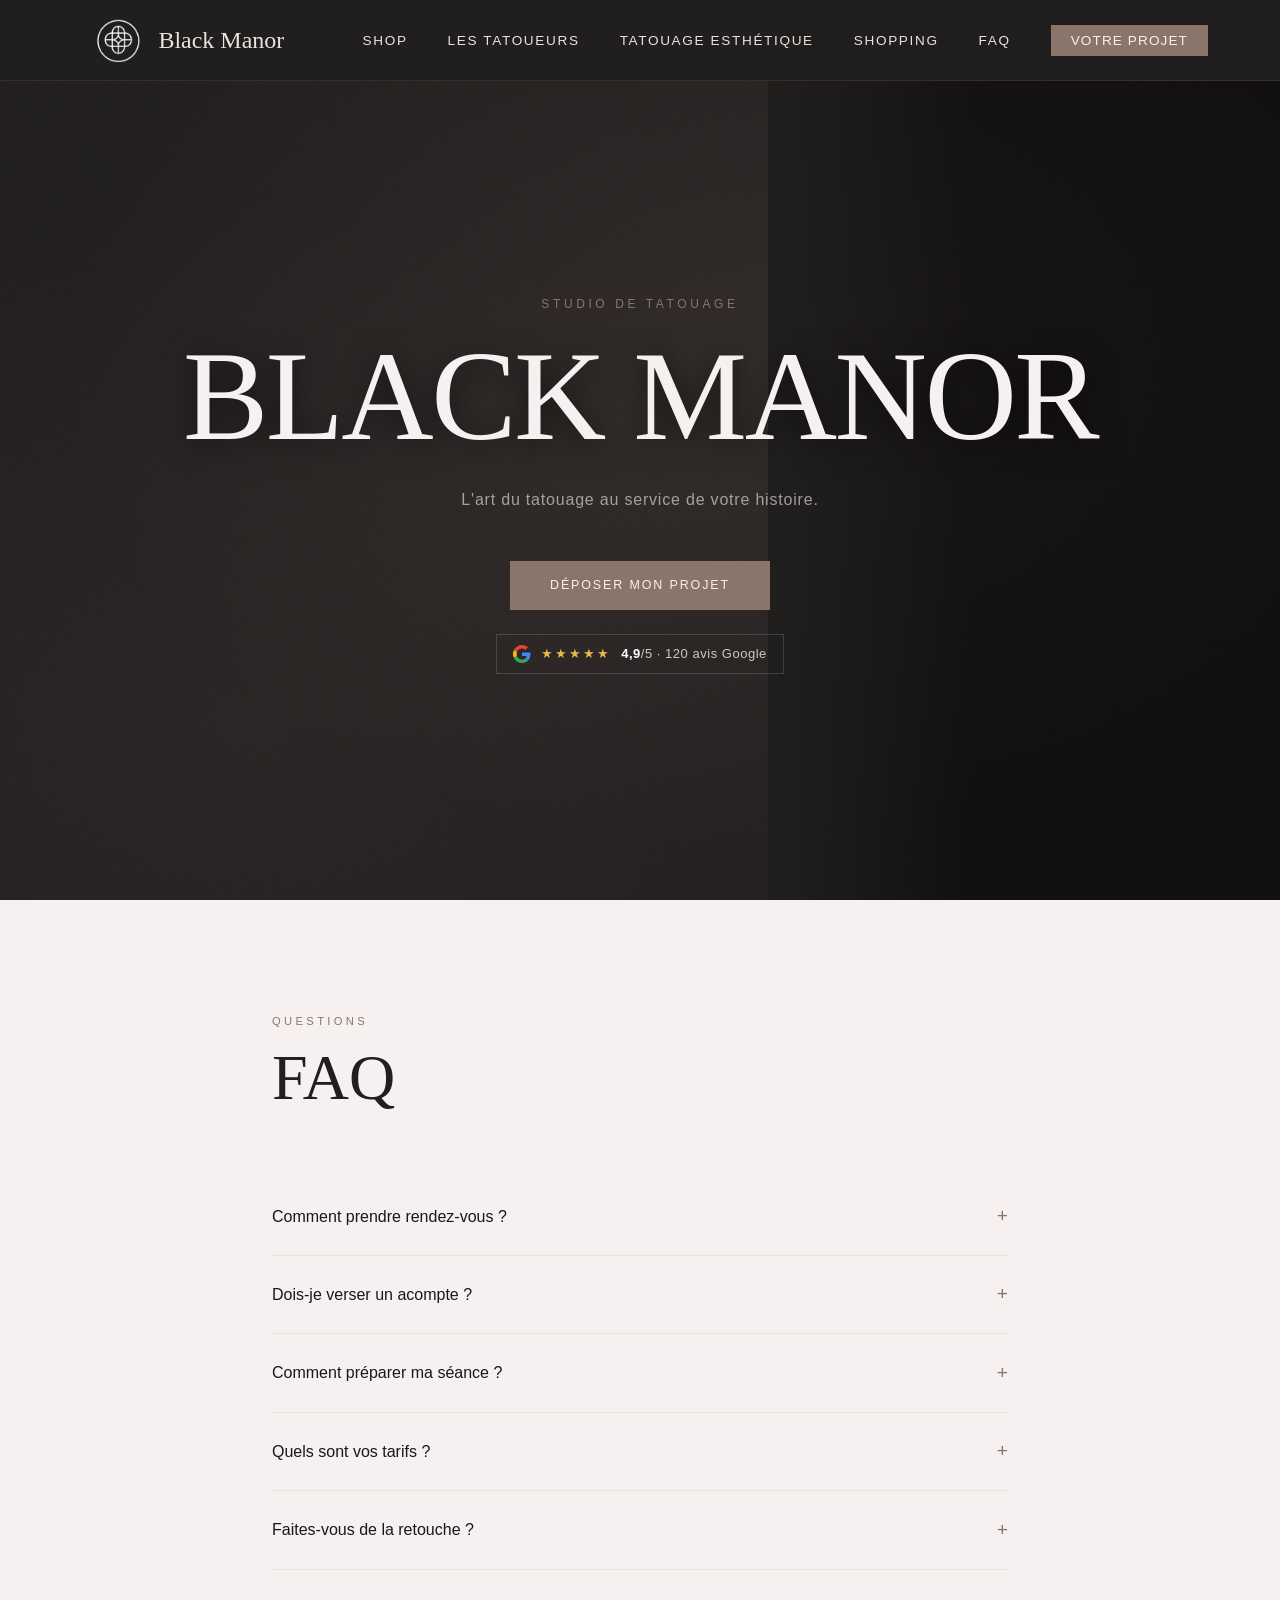
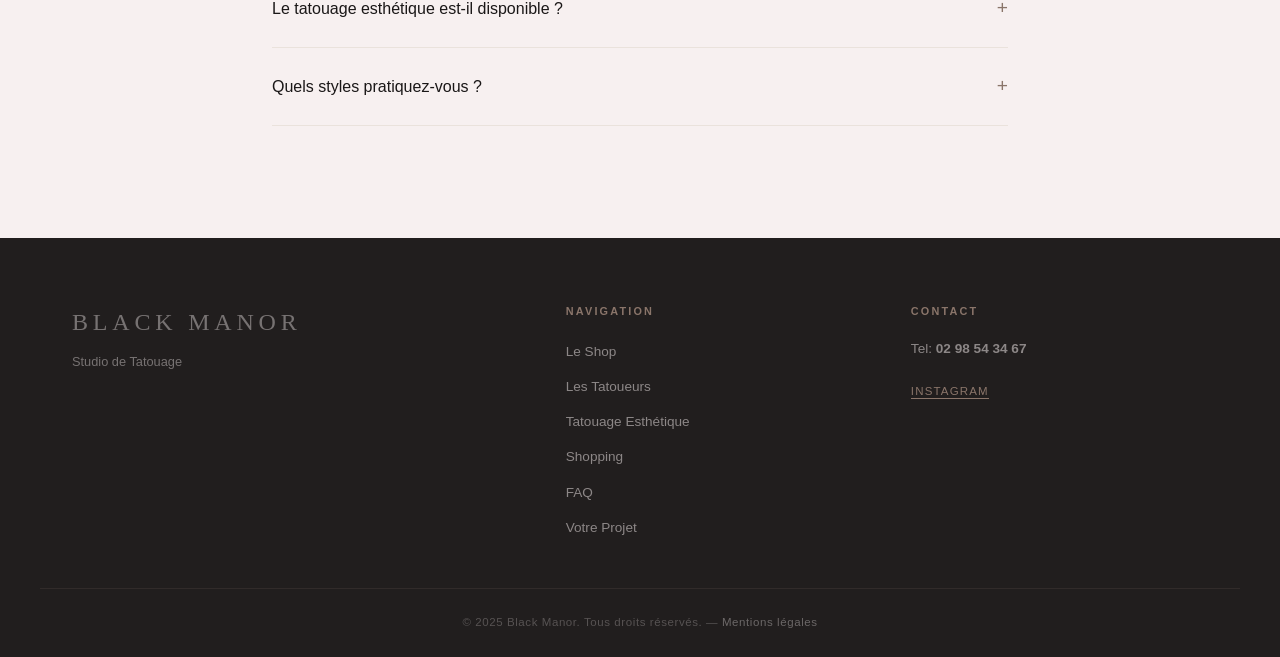
==== commit a2909122: "1.0" ====
--- a/pages/index.html
+++ b/pages/index.html
@@ -5,6 +5,8 @@
     <meta name="viewport" content="width=device-width, initial-scale=1.0" />
     <title>Black Manor — Studio de Tatouage</title>
     <link rel="stylesheet" href="../css/accueil.css" />
+    <link rel="stylesheet" href="../css/rating_index.css" />
+    <link rel="stylesheet" href="../css/faq.css" />
   </head>
   <body>
     <!-- NAVIGATION -->
@@ -19,36 +21,26 @@
         </button>
         <ul class="nav-links" id="navLinks">
           <li><a href="shop.html">Shop</a></li>
-          <li class="dropdown">
+          <li>
             <a href="artistes.html"
-              >Les Tatoueurs <span class="arrow">▾</span></a
-            >
+              >Les Tatoueurs <span class="arrow"></span
+            ></a>
           </li>
-          <li class="dropdown">
+          <li>
             <a href="tats_esthetique.html"
-              >Tatouage Esthétique <span class="arrow">▾</span></a
-            >
-            <ul class="dropdown-menu">
-              <li>
-                <a href="#candy-lips"
-                  >Candy Lips <span class="badge">Bientôt</span></a
-                >
-              </li>
-              <li>
-                <a href="#taches"
-                  >Taches de Rousseurs <span class="badge">Bientôt</span></a
-                >
-              </li>
-              <li>
-                <a href="#grains"
-                  >Grains de Beauté <span class="badge">Bientôt</span></a
-                >
-              </li>
-            </ul>
+              >Tatouage Esthétique <span class="arrow"></span
+            ></a>
           </li>
           <li><a href="shopping.html">Shopping</a></li>
           <li><a href="faq.html">FAQ</a></li>
-          <li><a href="projet.html" class="nav-cta">Votre Projet</a></li>
+          <li>
+            <a
+              href="https://docs.google.com/forms/d/15QUQzQfMN9fujczWWhRgRu3iLxSu_pU35bTiFHL40kU/viewform
+"
+              class="nav-cta"
+              >Votre Projet</a
+            >
+          </li>
         </ul>
       </nav>
     </header>
@@ -56,17 +48,51 @@
     <!-- HERO -->
     <section class="hero">
       <div class="hero-bg"></div>
+      <div class="hero-image">
+        <img src="../img/img_ex.png" alt="Tatouage Black Manor" />
+      </div>
       <div class="hero-content">
-        <p class="hero-sub">Studio de Tatouage &amp; Fine Line</p>
+        <p class="hero-sub">Studio de Tatouage</p>
         <h1 class="hero-title">BLACK MANOR</h1>
         <p class="hero-tagline">
           L'art du tatouage au service de votre histoire.
         </p>
-        <a href="#projet" class="btn-primary">Déposer mon projet</a>
-      </div>
-      <div class="hero-scroll">Défiler ↓</div>
+        <a
+          href="https://docs.google.com/forms/d/15QUQzQfMN9fujczWWhRgRu3iLxSu_pU35bTiFHL40kU/viewform"
+          class="btn-primary"
+          >Déposer mon projet</a
+        >
+
+        <div class="google-rating-wrap"></div>
+        <!-- NOTE GOOGLE -->
+        <a
+          href="shop.html"
+          class="google-rating"
+          aria-label="Note Google : 4,9 sur 5, 120 avis"
+        >
+          <svg viewBox="0 0 48 48" width="18" height="18" aria-hidden="true">
+            <path
+              fill="#EA4335"
+              d="M24 9.5c3.5 0 6.6 1.2 9.1 3.6l6.8-6.8C35.9 2.4 30.4 0 24 0 14.6 0 6.5 5.4 2.6 13.2l7.9 6.1C12.4 13.6 17.7 9.5 24 9.5z"
+            />
+            <path
+              fill="#4285F4"
+              d="M46.5 24.5c0-1.6-.1-3.1-.4-4.5H24v9h12.7c-.6 3-2.3 5.5-4.8 7.2l7.5 5.8c4.4-4.1 7.1-10.1 7.1-17.5z"
+            />
+            <path
+              fill="#FBBC05"
+              d="M10.5 28.7c-.5-1.5-.8-3-.8-4.7s.3-3.2.8-4.7l-7.9-6.1C.9 16.5 0 20.1 0 24s.9 7.5 2.6 10.8l7.9-6.1z"
+            />
+            <path
+              fill="#34A853"
+              d="M24 48c6.5 0 11.9-2.1 15.9-5.8l-7.5-5.8c-2.1 1.4-4.8 2.3-8.4 2.3-6.3 0-11.6-4.1-13.5-9.8l-7.9 6.1C6.5 42.6 14.6 48 24 48z"
+            />
+          </svg>
+          <span class="stars" aria-hidden="true">★★★★★</span>
+          <span class="score"><strong>4,9</strong>/5 · 120 avis Google</span>
+        </a>
+      </div>
     </section>
-
     <!-- FAQ -->
     <section class="section" id="faq">
       <div class="container container-narrow">
@@ -78,11 +104,8 @@
           <details class="faq-item">
             <summary>Comment prendre rendez-vous ?</summary>
             <p>
-              Pour prendre rendez-vous, remplissez notre formulaire projet
-              ci-dessous ou contactez-nous par email à
-              <a href="mailto:blackmanorttt@gmail.com"
-                >blackmanorttt@gmail.com</a
-              >. Nos artistes vous répondront sous 48h.
+              Pour prendre rendez-vous, remplissez notre formulaire projet sur
+              le lien "Votre Projet".
             </p>
           </details>
 
@@ -109,7 +132,7 @@
             <p>
               Les tarifs varient selon la taille, la complexité et l'artiste
               choisi. Contactez-nous via le formulaire projet pour obtenir une
-              estimation personnalisée.
+              estimation personnalisée. (Prix Minimum 90e retouche incluse)
             </p>
           </details>
 
@@ -126,268 +149,21 @@
             <summary>Le tatouage esthétique est-il disponible ?</summary>
             <p>
               Nos prestations esthétiques (Candy Lips, Taches de Rousseur,
-              Grains de Beauté) seront disponibles prochainement. Inscrivez-vous
-              à notre newsletter ou suivez-nous sur Instagram pour être
-              informé(e) en avant-première.
+              Grains de Beauté) seront disponibles prochainement. suivez-nous
+              sur Instagram pour être informé(e) en avant-première.
             </p>
           </details>
 
           <details class="faq-item">
             <summary>Quels styles pratiquez-vous ?</summary>
             <p>
-              Le Black Manor est spécialisé en Fine Line, réalisme, projets
-              personnalisés et tatouage géométrique. Nos artistes sont ouverts à
-              de nombreux styles — partagez-nous votre vision dans le formulaire
-              projet.
-            </p>
-          </details>
-        </div>
-      </div>
-    </section>
-
-    <!-- FORMULAIRE PROJET -->
-    <section class="section section-dark" id="projet">
-      <div class="container container-narrow">
-        <div class="section-header light">
-          <span class="label">Votre Vision</span>
-          <h2>Déposer un Projet</h2>
-          <p class="section-intro" style="color: #c5b8ae">
-            Remplissez ce formulaire en détail pour que nos artistes puissent
-            vous proposer le projet qui vous correspond parfaitement.
-          </p>
-        </div>
-
-        <form
-          class="project-form"
-          action="php/send-project.php"
-          method="POST"
-          enctype="multipart/form-data"
-          id="projectForm"
-        >
-          <!-- INFOS PERSONNELLES -->
-          <fieldset>
-            <legend>Vos coordonnées</legend>
-            <div class="form-row">
-              <div class="form-group">
-                <label for="prenom">Prénom *</label>
-                <input
-                  type="text"
-                  id="prenom"
-                  name="prenom"
-                  required
-                  placeholder="Votre prénom"
-                />
-              </div>
-              <div class="form-group">
-                <label for="nom">Nom *</label>
-                <input
-                  type="text"
-                  id="nom"
-                  name="nom"
-                  required
-                  placeholder="Votre nom"
-                />
-              </div>
-            </div>
-            <div class="form-row">
-              <div class="form-group">
-                <label for="email">Email *</label>
-                <input
-                  type="email"
-                  id="email"
-                  name="email"
-                  required
-                  placeholder="votre@email.com"
-                />
-              </div>
-              <div class="form-group">
-                <label for="telephone">Téléphone</label>
-                <input
-                  type="tel"
-                  id="telephone"
-                  name="telephone"
-                  placeholder="+33 6 00 00 00 00"
-                />
-              </div>
-            </div>
-          </fieldset>
-
-          <!-- PROJET -->
-          <fieldset>
-            <legend>Votre projet de tatouage</legend>
-
-            <div class="form-group">
-              <label for="artiste">Artiste souhaité</label>
-              <select id="artiste" name="artiste">
-                <option value="">Pas de préférence</option>
-                <option value="artiste-1">lahyenettt</option>
-                <option value="artiste-2">nuage_noir</option>
-                <option value="artiste-3">Brendan</option>
-              </select>
-            </div>
-
-            <div class="form-row">
-              <div class="form-group">
-                <label for="style">Style souhaité *</label>
-                <select id="style" name="style" required>
-                  <option value="">— Sélectionner —</option>
-                  <option value="fine-line">Fine Line</option>
-                  <option value="realisme">Réalisme</option>
-                  <option value="geometrique">Géométrique</option>
-                  <option value="dotwork">Dotwork</option>
-                  <option value="minimaliste">Minimaliste</option>
-                  <option value="autre">Autre / Je ne sais pas encore</option>
-                </select>
-              </div>
-              <div class="form-group">
-                <label for="zone">Zone du corps *</label>
-                <input
-                  type="text"
-                  id="zone"
-                  name="zone"
-                  required
-                  placeholder="Ex : avant-bras intérieur"
-                />
-              </div>
-            </div>
-
-            <div class="form-row">
-              <div class="form-group">
-                <label for="taille">Taille approximative *</label>
-                <select id="taille" name="taille" required>
-                  <option value="">— Sélectionner —</option>
-                  <option value="xs">XS — moins de 5 cm</option>
-                  <option value="s">S — 5 à 10 cm</option>
-                  <option value="m">M — 10 à 15 cm</option>
-                  <option value="l">L — 15 à 25 cm</option>
-                  <option value="xl">XL — plus de 25 cm</option>
-                  <option value="cover">Cover / Retouche</option>
-                </select>
-              </div>
-              <div class="form-group">
-                <label for="couleur">Couleur</label>
-                <select id="couleur" name="couleur">
-                  <option value="noir-gris">Noir &amp; Gris</option>
-                  <option value="couleur">Couleur</option>
-                  <option value="les-deux">Les deux / À discuter</option>
-                </select>
-              </div>
-            </div>
-
-            <div class="form-group">
-              <label for="description">Description du projet *</label>
-              <textarea
-                id="description"
-                name="description"
-                rows="6"
-                required
-                placeholder="Décrivez votre idée en détail : sujet, symbolique, ambiance, références que vous aimez... Plus vous êtes précis(e), mieux nos artistes pourront vous guider."
-              ></textarea>
-            </div>
-
-            <div class="form-group">
-              <label for="references">Photos de référence</label>
-              <div class="file-upload">
-                <input
-                  type="file"
-                  id="references"
-                  name="references[]"
-                  multiple
-                  accept="image/*,.pdf"
-                />
-                <label for="references" class="file-label">
-                  <svg
-                    viewBox="0 0 24 24"
-                    width="20"
-                    height="20"
-                    fill="none"
-                    stroke="currentColor"
-                    stroke-width="1.5"
-                  >
-                    <path
-                      d="M12 16V8m0 0-3 3m3-3 3 3M20 16.5A3.5 3.5 0 0016.5 20H7.5A3.5 3.5 0 014 16.5V7a3 3 0 013-3h5.5l5 5V16.5z"
-                    />
-                  </svg>
-                  Glisser vos images ici ou cliquer pour parcourir
-                </label>
-                <p class="file-hint">
-                  Formats acceptés : JPG, PNG, PDF — max. 10 Mo par fichier
-                </p>
-              </div>
-            </div>
-
-            <div class="form-group">
-              <label for="premiere-fois">Première fois ?</label>
-              <div class="radio-group">
-                <label class="radio-label"
-                  ><input type="radio" name="premiere-fois" value="oui" /> Oui,
-                  c'est mon premier tatouage</label
-                >
-                <label class="radio-label"
-                  ><input
-                    type="radio"
-                    name="premiere-fois"
-                    value="non"
-                    checked
-                  />
-                  Non, j'ai déjà des tatouages</label
-                >
-              </div>
-            </div>
-          </fieldset>
-
-          <!-- DISPONIBILITÉS -->
-          <fieldset>
-            <legend>Disponibilités</legend>
-            <div class="form-row">
-              <div class="form-group">
-                <label for="disponibilite">Période souhaitée</label>
-                <input
-                  type="text"
-                  id="disponibilite"
-                  name="disponibilite"
-                  placeholder="Ex : à partir de mars, pas le lundi..."
-                />
-              </div>
-              <div class="form-group">
-                <label for="budget">Budget approximatif</label>
-                <select id="budget" name="budget">
-                  <option value="">Je ne sais pas</option>
-                  <option value="moins-150">Moins de 150 €</option>
-                  <option value="150-300">150 – 300 €</option>
-                  <option value="300-500">300 – 500 €</option>
-                  <option value="500-plus">Plus de 500 €</option>
-                </select>
-              </div>
-            </div>
-            <div class="form-group">
-              <label for="message">Informations complémentaires</label>
-              <textarea
-                id="message"
-                name="message"
-                rows="3"
-                placeholder="Allergies, contraintes particulières, questions..."
-              ></textarea>
-            </div>
-          </fieldset>
-
-          <!-- RGPD -->
-          <div class="form-group form-check">
-            <label class="checkbox-label">
-              <input type="checkbox" name="rgpd" required />
-              J'accepte que mes données soient utilisées par Black Manor pour
-              traiter ma demande. Aucune donnée ne sera transmise à des tiers.
-            </label>
-          </div>
-
-          <div class="form-submit">
-            <button type="submit" class="btn-primary btn-large">
-              Envoyer mon projet →
-            </button>
-          </div>
-
-          <div class="form-feedback" id="formFeedback"></div>
-        </form>
+              Nous sommes polyvalent spécialisés en Fine Line, Black Work,
+              Japonais, Réalisme,Pop Culture et projets personnalisés. Nos
+              artistes sont ouverts à de nombreux styles — partagez-nous votre
+              vision dans le formulaire projet.
+            </p>
+          </details>
+        </div>
       </div>
     </section>
 
@@ -396,7 +172,7 @@
       <div class="container footer-grid">
         <div class="footer-brand">
           <p class="logo-text">BLACK MANOR</p>
-          <p>Studio de Tatouage &amp; Fine Line</p>
+          <p>Studio de Tatouage</p>
         </div>
         <div class="footer-links">
           <h4>Navigation</h4>
@@ -406,17 +182,22 @@
             <li><a href="#esthetique">Tatouage Esthétique</a></li>
             <li><a href="#shopping">Shopping</a></li>
             <li><a href="#faq">FAQ</a></li>
-            <li><a href="#projet">Votre Projet</a></li>
+            <li>
+              <a
+                href="https://docs.google.com/forms/d/15QUQzQfMN9fujczWWhRgRu3iLxSu_pU35bTiFHL40kU/viewform"
+                >Votre Projet</a
+              >
+            </li>
           </ul>
         </div>
         <div class="footer-contact">
           <h4>Contact</h4>
           <p>
-            <a href="mailto:blackmanorttt@gmail.com">blackmanorttt@gmail.com</a>
+            <a>Tel: <strong>02 98 54 34 67</strong></a>
           </p>
           <div class="social-links">
             <a
-              href="https://instagram.com/blackmanortattoo"
+              href="https://instagram.com/blackmanorttt"
               target="_blank"
               rel="noopener"
               >Instagram</a
@@ -427,11 +208,11 @@
       <div class="footer-bottom">
         <p>
           &copy; 2025 Black Manor. Tous droits réservés. —
-          <a href="#">Mentions légales</a>
+          <a href="">Mentions légales</a>
         </p>
       </div>
     </footer>
 
-    <script src="js/main.js"></script>
+    <script src="../js/main.js"></script>
   </body>
 </html>
--- a/css/accueil.css
+++ b/css/accueil.css
@@ -9,14 +9,11 @@
   --taupe: #8a756a;
   --snow: #f7f0f0;
   --snow-muted: #eae2dc;
-  --accent: #8a756a;
   --text-dark: #1a1717;
-  --text-muted: #6b5e58;
 
   --font-display: "Cormorant Garamond", Georgia, serif;
   --font-body: "Jost", sans-serif;
 
-  --radius: 2px;
   --transition: 0.3s ease;
   --max-width: 1200px;
 }
@@ -41,19 +38,6 @@
   background: var(--snow);
 }
 
-.logo {
-  display: flex;
-  align-items: center; /* aligne verticalement */
-  gap: 10px; /* espace entre logo et texte */
-  color: var(--snow-muted);
-}
-
-.logo img {
-  height: 40px;
-  width: auto;
-  display: block;
-}
-
 a {
   color: inherit;
   text-decoration: none;
@@ -61,6 +45,26 @@
 }
 a:hover {
   opacity: 0.7;
+}
+p strong,
+a strong {
+  font-weight: 700 !important;
+}
+
+/* ── LOGO ── */
+.logo {
+  font-family: var(--font-display);
+  font-size: 1.5rem;
+  display: flex;
+  align-items: center;
+  gap: 10px;
+  color: var(--snow-muted);
+  margin-left: 1rem;
+}
+.logo img {
+  height: 60px;
+  width: auto;
+  display: block;
 }
 
 /* ── UTILITIES ── */
@@ -89,18 +93,10 @@
   max-width: var(--max-width);
   margin: 0 auto;
   padding: 0 2rem;
-  height: 68px;
+  height: 80px;
   display: flex;
   align-items: center;
   justify-content: space-between;
-}
-
-.logo-text {
-  font-family: var(--font-display);
-  font-size: 1.4rem;
-  font-weight: 600;
-  letter-spacing: 0.25em;
-  color: var(--snow);
 }
 
 .nav-links {
@@ -109,9 +105,8 @@
   align-items: center;
   gap: 2.5rem;
 }
-
 .nav-links a {
-  font-size: 0.78rem;
+  font-size: 0.85rem;
   letter-spacing: 0.12em;
   text-transform: uppercase;
   color: var(--snow-muted);
@@ -132,53 +127,6 @@
 .nav-cta:hover {
   background: var(--deep-mocha) !important;
   opacity: 1 !important;
-}
-
-/* Dropdown */
-.dropdown {
-  position: relative;
-}
-.dropdown-menu {
-  display: none;
-  position: absolute;
-  top: 100%;
-  left: 0;
-  min-width: 220px;
-  background: var(--deep-mocha);
-  border: 1px solid rgba(138, 117, 106, 0.2);
-  padding: 0.5rem 0;
-  z-index: 200;
-}
-.dropdown:hover .dropdown-menu {
-  display: block;
-}
-.dropdown-menu li a {
-  display: block;
-  padding: 0.6rem 1.25rem;
-  font-size: 0.75rem;
-  letter-spacing: 0.1em;
-  color: var(--snow-muted);
-}
-.dropdown-menu li a:hover {
-  color: var(--snow);
-  background: rgba(255, 255, 255, 0.04);
-  opacity: 1;
-}
-.arrow {
-  font-size: 0.7rem;
-  margin-left: 2px;
-}
-
-.badge {
-  display: inline-block;
-  background: rgba(138, 117, 106, 0.3);
-  color: var(--taupe);
-  font-size: 0.6rem;
-  padding: 0.1rem 0.4rem;
-  border-radius: 2px;
-  margin-left: 6px;
-  letter-spacing: 0.05em;
-  text-transform: uppercase;
 }
 
 /* Burger */
@@ -210,7 +158,6 @@
   background: var(--shadow-grey);
   padding-top: 68px;
 }
-
 .hero-bg {
   position: absolute;
   inset: 0;
@@ -242,18 +189,20 @@
   z-index: 1;
   text-align: center;
   padding: 2rem;
+  margin: 0 auto;
   animation: fadeInUp 1.2s ease both;
 }
 
-@keyframes fadeInUp {
-  from {
-    opacity: 0;
-    transform: translateY(30px);
-  }
-  to {
-    opacity: 1;
-    transform: translateY(0);
-  }
+.hero-title {
+  font-family: var(--font-display);
+  font-size: clamp(4rem, 10vw, 9rem);
+  font-weight: 300;
+  line-height: 0.9;
+  color: var(--snow);
+  letter-spacing: -0.02em;
+  margin-bottom: 2rem;
+  white-space: nowrap;
+  text-shadow: 0 4px 30px rgba(0, 0, 0, 0.6);
 }
 
 .hero-sub {
@@ -263,20 +212,6 @@
   text-transform: uppercase;
   color: var(--taupe);
   margin-bottom: 1.5rem;
-}
-
-.hero-title {
-  font-family: var(--font-display);
-  font-size: clamp(5rem, 15vw, 11rem);
-  font-weight: 300;
-  line-height: 0.9;
-  color: var(--snow);
-  letter-spacing: -0.02em;
-  margin-bottom: 2rem;
-}
-.hero-title em {
-  font-style: italic;
-  color: var(--taupe);
 }
 
 .hero-tagline {
@@ -287,24 +222,38 @@
   margin-bottom: 3rem;
 }
 
-.hero-scroll {
+/* Image à droite */
+.hero-image {
   position: absolute;
-  bottom: 2rem;
-  left: 50%;
-  transform: translateX(-50%);
-  font-size: 0.7rem;
-  letter-spacing: 0.2em;
-  color: rgba(247, 240, 240, 0.3);
-  text-transform: uppercase;
-  animation: pulse 2.5s infinite;
-}
-@keyframes pulse {
-  0%,
-  100% {
-    opacity: 0.3;
-  }
-  50% {
-    opacity: 0.8;
+  top: 0;
+  right: 0;
+  width: 40%;
+  height: 100%;
+  z-index: 0;
+}
+.hero-image img {
+  width: 100%;
+  height: 100%;
+  object-fit: cover;
+  opacity: var(--hero-img-opacity, 0.5);
+}
+/* Fondu vers le fond sombre côté gauche */
+.hero-image::before {
+  content: "";
+  position: absolute;
+  inset: 0;
+  background: linear-gradient(to right, var(--shadow-grey) 0%, transparent 40%);
+  z-index: 1;
+}
+
+@keyframes fadeInUp {
+  from {
+    opacity: 0;
+    transform: translateY(30px);
+  }
+  to {
+    opacity: 1;
+    transform: translateY(0);
   }
 }
 
@@ -329,10 +278,6 @@
   background: var(--deep-mocha);
   opacity: 1;
   transform: translateY(-1px);
-}
-.btn-large {
-  padding: 1.1rem 3rem;
-  font-size: 0.85rem;
 }
 
 .btn-instagram {
@@ -360,18 +305,12 @@
   background: var(--shadow-grey);
   color: var(--snow);
 }
-.section-warm {
-  background: var(--snow-muted);
-}
 
 .section-header {
   margin-bottom: 4rem;
 }
 .section-header.light h2 {
   color: var(--snow);
-}
-.section-header.light .label {
-  color: var(--taupe);
 }
 
 .label {
@@ -389,487 +328,6 @@
   font-weight: 300;
   line-height: 1.1;
   color: var(--shadow-grey);
-}
-
-.section-intro {
-  margin-top: 1rem;
-  font-size: 1rem;
-  font-weight: 300;
-  color: var(--text-muted);
-  max-width: 550px;
-}
-
-/* ── SHOP ── */
-.shop-grid {
-  display: grid;
-  grid-template-columns: 1fr 1.4fr;
-  gap: 4rem;
-  align-items: start;
-}
-.info-block {
-  margin-bottom: 2rem;
-}
-.info-block h3 {
-  font-size: 0.7rem;
-  letter-spacing: 0.2em;
-  text-transform: uppercase;
-  color: var(--taupe);
-  margin-bottom: 0.4rem;
-}
-.info-block p {
-  font-size: 0.95rem;
-  font-weight: 300;
-  line-height: 1.6;
-}
-.info-block.about {
-  max-width: 700px;
-  margin-bottom: 40px;
-  text-align: left;
-}
-.shop-map {
-  overflow: hidden;
-  border: 1px solid var(--snow-muted);
-}
-.shop-map iframe {
-  display: block;
-}
-
-/* ── ARTISTS ── */
-
-/* Prévisualisation tatouages */
-
-.tattoo-preview {
-  display: flex;
-  flex-direction: row;
-  gap: 10px;
-  justify-content: flex-end;
-  align-items: center;
-}
-
-.tattoo-preview img {
-  width: 150px;
-  height: 150px;
-  object-fit: cover;
-  border: 1px solid rgba(138, 117, 106, 0.15);
-  transition: all 0.35s ease;
-  cursor: pointer;
-}
-
-.tattoo-preview img:hover {
-  transform: scale(1.08);
-  border-color: var(--taupe);
-  box-shadow: 0 8px 25px rgba(0, 0, 0, 0.35);
-}
-/* Boutons */
-.artist-actions {
-  display: flex;
-  gap: 12px;
-  margin-top: 1rem;
-}
-
-.btn-gallery {
-  display: inline-flex;
-  align-items: center;
-  gap: 0.5rem;
-  background: var(--taupe);
-  color: var(--snow);
-  padding: 0.5rem 1rem;
-  font-size: 0.75rem;
-  letter-spacing: 0.1em;
-  text-transform: uppercase;
-  transition: all var(--transition);
-}
-
-.btn-gallery:hover {
-  background: var(--deep-mocha);
-  opacity: 1;
-}
-.artists-grid {
-  display: flex;
-  flex-direction: column;
-  gap: 40px;
-}
-.artist-card {
-  display: grid;
-  grid-template-columns: 140px 1fr 260px;
-  gap: 2rem;
-  align-items: center;
-  padding: 2rem;
-  background: rgba(255, 255, 255, 0.04);
-  border: 1px solid rgba(138, 117, 106, 0.15);
-}
-.artist-card:hover {
-  border-color: rgba(138, 117, 106, 0.4);
-}
-.artist-photo {
-  width: 140px;
-  height: 140px;
-  overflow: hidden;
-}
-
-.artist-photo img {
-  width: 100%;
-  height: 100%;
-  object-fit: cover;
-}
-.artist-info {
-  display: flex;
-  flex-direction: column;
-  justify-content: center;
-}
-.artist-info h3 {
-  font-family: var(--font-display);
-  font-size: 1.6rem;
-  font-weight: 400;
-  color: var(--snow);
-  margin-bottom: 0.25rem;
-}
-.artist-specialty {
-  font-size: 0.72rem;
-  letter-spacing: 0.1em;
-  color: var(--taupe);
-  text-transform: uppercase;
-  margin-bottom: 0.75rem;
-}
-.artist-bio {
-  font-size: 0.88rem;
-  font-weight: 300;
-  color: rgba(247, 240, 240, 0.7);
-  margin-bottom: 1rem;
-}
-.artist-buttons {
-  margin-top: 1.2rem; /* <-- boutons plus bas */
-  display: flex;
-  gap: 10px;
-}
-.lightbox {
-  position: fixed;
-  inset: 0;
-  background: rgba(0, 0, 0, 0.92);
-  display: flex;
-  justify-content: center;
-  align-items: center;
-  z-index: 9999;
-
-  opacity: 0;
-  visibility: hidden;
-  transition: 0.3s ease;
-}
-
-.lightbox.active {
-  opacity: 1;
-  visibility: visible;
-}
-
-.lightbox img {
-  max-width: 90vw;
-  max-height: 90vh;
-  object-fit: contain;
-}
-/*---gallery*/
-.gallery-grid {
-  display: grid;
-  grid-template-columns: repeat(auto-fit, minmax(260px, 1fr));
-  gap: 15px;
-}
-
-.gallery-grid img {
-  width: 100%;
-  height: 320px;
-  object-fit: cover;
-  border: 1px solid rgba(138, 117, 106, 0.15);
-  cursor: pointer;
-  transition: var(--transition);
-}
-
-.gallery-grid img:hover {
-  transform: scale(1.02);
-  border-color: var(--taupe);
-}
-/* ── SERVICES ── */
-.services-grid {
-  display: grid;
-  grid-template-columns: repeat(auto-fit, minmax(240px, 1fr));
-  gap: 2rem;
-}
-.service-card {
-  padding: 2.5rem 2rem;
-  border: 1px solid var(--snow-muted);
-  text-align: center;
-  transition:
-    border-color var(--transition),
-    transform var(--transition);
-}
-.service-card:hover {
-  border-color: var(--taupe);
-  transform: translateY(-4px);
-}
-.service-card.coming-soon {
-  opacity: 0.8;
-}
-.service-icon {
-  font-size: 2rem;
-  margin-bottom: 1rem;
-}
-.service-card h3 {
-  font-family: var(--font-display);
-  font-size: 1.5rem;
-  font-weight: 400;
-  margin-bottom: 0.5rem;
-  color: var(--shadow-grey);
-}
-.service-card p {
-  font-size: 0.9rem;
-  font-weight: 300;
-  color: var(--text-muted);
-  margin-bottom: 1rem;
-}
-.badge-soon {
-  display: inline-block;
-  background: var(--snow-muted);
-  color: var(--taupe);
-  font-size: 0.65rem;
-  letter-spacing: 0.15em;
-  text-transform: uppercase;
-  padding: 0.25rem 0.75rem;
-}
-
-/* ── SHOPPING CATS ── */
-.shop-categories {
-  display: grid;
-  grid-template-columns: repeat(auto-fit, minmax(220px, 1fr));
-  gap: 2rem;
-}
-.shop-cat {
-  cursor: pointer;
-}
-.shop-cat-img {
-  aspect-ratio: 3/4;
-  overflow: hidden;
-  margin-bottom: 1rem;
-  background: var(--deep-mocha);
-}
-.shop-cat-img img {
-  width: 100%;
-  height: 100%;
-  object-fit: cover;
-  transition: transform 0.5s ease;
-}
-.shop-cat:hover .shop-cat-img img {
-  transform: scale(1.04);
-}
-.shop-cat h3 {
-  font-family: var(--font-display);
-  font-size: 1.4rem;
-  font-weight: 400;
-  margin-bottom: 0.25rem;
-}
-.shop-cat p {
-  font-size: 0.85rem;
-  font-weight: 300;
-  color: var(--text-muted);
-}
-
-/* ── FAQ ── */
-.faq-list {
-  display: flex;
-  flex-direction: column;
-  gap: 0;
-}
-.faq-item {
-  border-bottom: 1px solid var(--snow-muted);
-  overflow: hidden;
-}
-.faq-item summary {
-  padding: 1.4rem 0;
-  font-size: 1rem;
-  font-weight: 400;
-  cursor: pointer;
-  list-style: none;
-  display: flex;
-  justify-content: space-between;
-  align-items: center;
-  transition: color var(--transition);
-}
-.faq-item summary::-webkit-details-marker {
-  display: none;
-}
-.faq-item summary::after {
-  content: "+";
-  font-size: 1.2rem;
-  color: var(--taupe);
-  transition: transform var(--transition);
-}
-.faq-item[open] summary::after {
-  transform: rotate(45deg);
-}
-.faq-item summary:hover {
-  color: var(--taupe);
-}
-.faq-item p {
-  padding: 0 0 1.4rem;
-  font-size: 0.92rem;
-  font-weight: 300;
-  color: var(--text-muted);
-  line-height: 1.8;
-}
-
-/* ── FORMULAIRE PROJET ── */
-.project-form {
-  display: flex;
-  flex-direction: column;
-  gap: 2.5rem;
-}
-
-fieldset {
-  border: 1px solid rgba(138, 117, 106, 0.2);
-  padding: 2rem;
-}
-legend {
-  font-size: 0.7rem;
-  letter-spacing: 0.25em;
-  text-transform: uppercase;
-  color: var(--taupe);
-  padding: 0 0.75rem;
-}
-
-.form-row {
-  display: grid;
-  grid-template-columns: 1fr 1fr;
-  gap: 1.5rem;
-}
-.form-group {
-  display: flex;
-  flex-direction: column;
-  gap: 0.4rem;
-}
-
-label {
-  font-size: 0.72rem;
-  letter-spacing: 0.12em;
-  text-transform: uppercase;
-  color: rgba(247, 240, 240, 0.5);
-  font-weight: 400;
-}
-
-input[type="text"],
-input[type="email"],
-input[type="tel"],
-select,
-textarea {
-  background: rgba(255, 255, 255, 0.05);
-  border: 1px solid rgba(138, 117, 106, 0.25);
-  color: var(--snow);
-  padding: 0.75rem 1rem;
-  font-family: var(--font-body);
-  font-size: 0.92rem;
-  font-weight: 300;
-  width: 100%;
-  transition: border-color var(--transition);
-  border-radius: var(--radius);
-}
-input:focus,
-select:focus,
-textarea:focus {
-  outline: none;
-  border-color: var(--taupe);
-}
-input::placeholder,
-textarea::placeholder {
-  color: rgba(247, 240, 240, 0.25);
-}
-select option {
-  background: var(--deep-mocha);
-  color: var(--snow);
-}
-
-textarea {
-  resize: vertical;
-  min-height: 120px;
-}
-
-/* File upload */
-.file-upload {
-  position: relative;
-}
-.file-upload input[type="file"] {
-  position: absolute;
-  width: 1px;
-  height: 1px;
-  opacity: 0;
-  overflow: hidden;
-}
-.file-label {
-  display: flex;
-  align-items: center;
-  gap: 0.75rem;
-  padding: 1.5rem;
-  border: 1px dashed rgba(138, 117, 106, 0.35);
-  color: rgba(247, 240, 240, 0.5);
-  cursor: pointer;
-  font-size: 0.85rem;
-  transition: all var(--transition);
-  text-transform: none;
-  letter-spacing: 0;
-}
-.file-label:hover {
-  border-color: var(--taupe);
-  color: var(--snow);
-  background: rgba(138, 117, 106, 0.06);
-}
-.file-hint {
-  font-size: 0.72rem;
-  color: rgba(247, 240, 240, 0.3);
-  margin-top: 0.5rem;
-  text-transform: none;
-  letter-spacing: 0;
-}
-
-/* Radio & Checkbox */
-.radio-group {
-  display: flex;
-  flex-direction: column;
-  gap: 0.5rem;
-  margin-top: 0.25rem;
-}
-.radio-label,
-.checkbox-label {
-  display: flex;
-  align-items: flex-start;
-  gap: 0.6rem;
-  font-size: 0.85rem;
-  font-weight: 300;
-  color: rgba(247, 240, 240, 0.7);
-  cursor: pointer;
-  text-transform: none;
-  letter-spacing: 0;
-}
-input[type="radio"],
-input[type="checkbox"] {
-  width: auto;
-  accent-color: var(--taupe);
-  margin-top: 3px;
-  flex-shrink: 0;
-}
-
-.form-check {
-  padding: 0;
-}
-.form-submit {
-  text-align: center;
-}
-
-.form-feedback {
-  text-align: center;
-  padding: 1rem;
-  font-size: 0.9rem;
-  min-height: 1rem;
-}
-.form-feedback.success {
-  color: #7ab89a;
-}
-.form-feedback.error {
-  color: #c9806b;
 }
 
 /* ── FOOTER ── */
@@ -953,9 +411,6 @@
 
 /* ── RESPONSIVE ── */
 @media (max-width: 900px) {
-  .shop-grid {
-    grid-template-columns: 1fr;
-  }
   .artist-card {
     grid-template-columns: 1fr;
   }
@@ -966,11 +421,11 @@
     grid-template-columns: 1fr 1fr;
   }
   .footer-brand {
-    grid-column: 1/-1;
-  }
-}
-
-@media (max-width: 768px) {
+    grid-column: 1 / -1;
+  }
+}
+
+@media (max-width: 850px) {
   .nav-links {
     display: none;
     flex-direction: column;
@@ -990,22 +445,40 @@
   .burger {
     display: flex;
   }
-  .dropdown-menu {
-    position: static;
-    display: none !important;
-    padding-left: 1rem;
-  }
-  .dropdown.open .dropdown-menu {
-    display: flex !important;
-    flex-direction: column;
-  }
-  .form-row {
-    grid-template-columns: 1fr;
-  }
-  .footer-grid {
-    grid-template-columns: 1fr;
+  .logo {
+    font-size: 1.25rem;
+    margin-left: 0;
+  }
+  .logo span {
+    white-space: nowrap;
+  }
+  .logo img {
+    height: 44px;
   }
   .section {
     padding: 5rem 0;
   }
-}
+
+  /* Hero mobile */
+  .hero {
+    min-height: 100svh;
+  }
+  .hero-content {
+    padding: 2rem 1.25rem;
+  }
+  .hero-title {
+    font-size: clamp(3rem, 16vw, 5rem);
+    line-height: 1;
+    white-space: normal;
+  }
+  .hero-image {
+    width: 100%;
+    --hero-img-opacity: 0.25;
+  }
+  .hero-image::before {
+    display: none;
+  }
+  .google-rating {
+    max-width: 100%;
+  }
+}
--- a/css/rating_index.css
+++ b/css/rating_index.css
@@ -0,0 +1,31 @@
+.google-rating {
+  display: inline-flex;
+  align-items: center;
+  gap: 10px;
+  margin-top: 0;
+  padding: 8px 16px;
+  border: 1px solid rgba(255, 255, 255, 0.15);
+  color: #cfc8c4;
+  font-size: 13px;
+  letter-spacing: 0.04em;
+  text-decoration: none;
+  transition:
+    border-color 0.2s,
+    color 0.2s;
+}
+.google-rating-wrap {
+  margin-top: 24px;
+}
+
+.google-rating:hover {
+  border-color: #8a7469;
+  color: #fff;
+}
+.google-rating .stars {
+  color: #e7b84b;
+  letter-spacing: 2px;
+}
+.google-rating strong {
+  color: #fff;
+  font-weight: 600;
+}
--- a/css/faq.css
+++ b/css/faq.css
@@ -0,0 +1,43 @@
+/* ── FAQ ── */
+.faq-list {
+  display: flex;
+  flex-direction: column;
+  gap: 0;
+}
+.faq-item {
+  border-bottom: 1px solid var(--snow-muted);
+  overflow: hidden;
+}
+.faq-item summary {
+  padding: 1.4rem 0;
+  font-size: 1rem;
+  font-weight: 400;
+  cursor: pointer;
+  list-style: none;
+  display: flex;
+  justify-content: space-between;
+  align-items: center;
+  transition: color var(--transition);
+}
+.faq-item summary::-webkit-details-marker {
+  display: none;
+}
+.faq-item summary::after {
+  content: "+";
+  font-size: 1.2rem;
+  color: var(--taupe);
+  transition: transform var(--transition);
+}
+.faq-item[open] summary::after {
+  transform: rotate(45deg);
+}
+.faq-item summary:hover {
+  color: var(--taupe);
+}
+.faq-item p {
+  padding: 0 0 1.4rem;
+  font-size: 0.92rem;
+  font-weight: 300;
+  color: var(--text-muted);
+  line-height: 1.8;
+}
